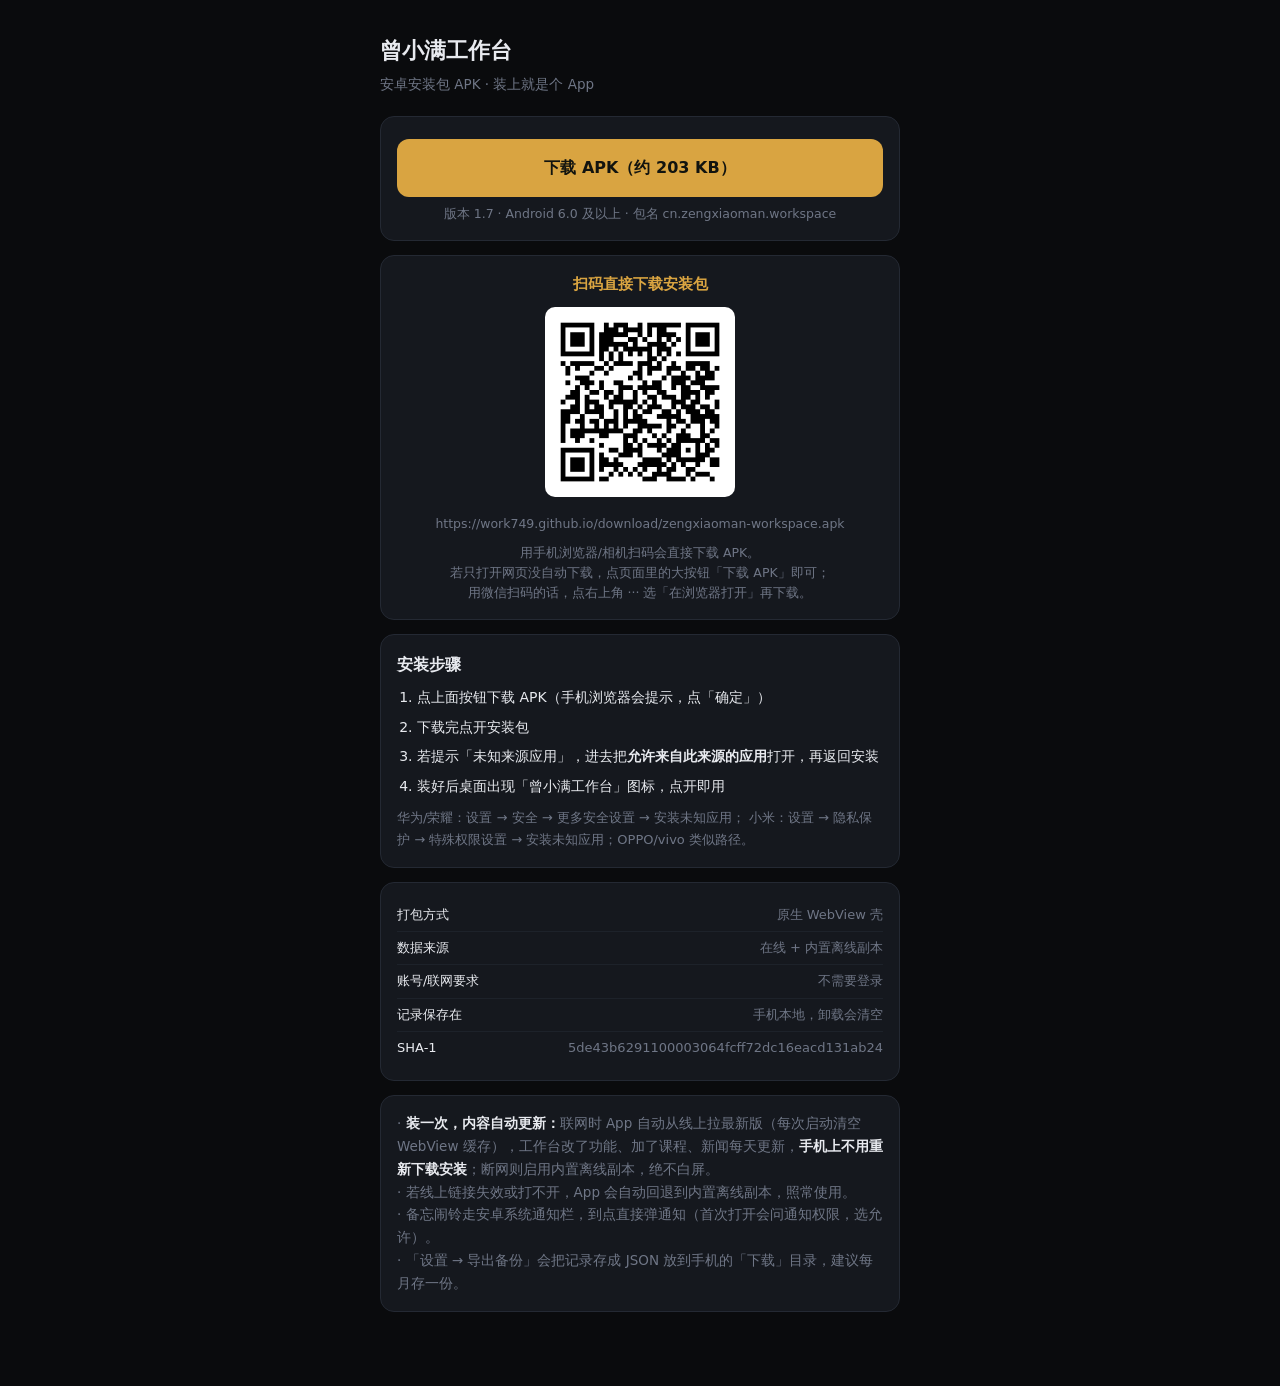
==== download/index.html @ 0f3d58bc "下载页同步：APK 203KB + 新 SHA-1 + 新二维码" ====
<!DOCTYPE html>
<html lang="zh-CN" data-page-node-id="FZHudWdxpNG8xS4ur5dEpx">
<head data-page-node-id="Bbhdw3DfifPLfb5vAsWpBW">
<meta charset="UTF-8" data-page-node-id="GoTeh2CFRmF05FGMzeOqqE">
<meta name="viewport" content="width=device-width, initial-scale=1" data-page-node-id="s1JIkwl5RlBEpSlUlVa4xC">
<title>曾小满工作台 · 安卓版下载</title>
<style>
  :root{ --bg:#0a0b0d; --card:#15181e; --line:#242933; --text:#e8eaef; --dim:#6f7686; --accent:#d9a441; }
  *{box-sizing:border-box}
  body{margin:0;background:var(--bg);color:var(--text);
    font-family:"PingFang SC","Microsoft YaHei",system-ui,sans-serif;line-height:1.7;padding:24px 16px 60px}
  .wrap{max-width:520px;margin:0 auto}
  h1{font-size:22px;margin:8px 0 4px}
  .sub{color:var(--dim);font-size:13.5px;margin-bottom:20px}
  .card{background:var(--card);border:1px solid var(--line);border-radius:14px;padding:16px;margin-bottom:14px}
  .btn{display:block;text-align:center;background:var(--accent);color:#12140f;font-weight:700;
    padding:15px;border-radius:12px;text-decoration:none;font-size:16px;margin:6px 0 4px}
  .btn:hover{filter:brightness(1.08)}
  .meta{font-size:12.5px;color:var(--dim);text-align:center;margin-top:6px}
  ol{padding-left:20px;margin:8px 0;font-size:14px}
  li{margin-bottom:6px}
  .kv{display:flex;justify-content:space-between;font-size:13px;padding:5px 0;border-bottom:1px solid var(--line-soft,#1d222a)}
  .kv:last-child{border-bottom:none}
  .kv span:last-child{color:var(--dim)}
  code{background:#0f1114;padding:1px 6px;border-radius:5px;font-size:12px}
</style>
</head>
<body data-page-node-id="OATYRWOLYTrra3SHEVDknW">
<div class="wrap" data-page-node-id="0J851I9boACKlAKKzmVmFA">
  <h1 data-page-node-id="2Dfq2oPtdVmJDG8JV2KJeJ">曾小满工作台</h1>
  <div class="sub" data-page-node-id="mCLJLOhb4qCccBeOM5FUo4">安卓安装包 APK · 装上就是个 App</div>

  <div class="card" data-page-node-id="fFjO3uCp242OxXDrTWq1zL">
    <a class="btn" href="zengxiaoman-workspace.apk" download data-page-node-id="PPRA48YAv7DD4CfbaNsl61">下载 APK（约 203 KB）</a>
    <div class="meta" data-page-node-id="ueHhpzkD6itz74hrBw6dUG">版本 1.7 · Android 6.0 及以上 · 包名 cn.zengxiaoman.workspace</div>
  </div>

  <div class="card" style="text-align:center" data-page-node-id="Sl7oc1pWmNMcUv9r0XCmJG">
    <div style="font-size:15px;font-weight:700;margin-bottom:10px;color:var(--accent)" data-page-node-id="lQxLDIY4FnxLjx4TbKugMV">扫码直接下载安装包</div>
    <img src="安卓下载二维码.png" alt="二维码" style="width:190px;height:190px;border-radius:10px;background:#fff;padding:6px" data-page-node-id="RVb4uaqqVIWUeaDDnXdxCA">
    <div class="meta" style="margin-top:8px;word-break:break-all" data-page-node-id="ZZ94AryhWycxLCMXKsKrLB">https://work749.github.io/download/zengxiaoman-workspace.apk</div>
    <div style="font-size:12.5px;color:var(--dim);margin-top:8px;line-height:1.6" data-page-node-id="Kt15Ggs2tHYB2GwgbgUt9C">用手机浏览器/相机扫码会直接下载 APK。<br data-page-node-id="OzfhTYUypoDH927HTZpnyH">若只打开网页没自动下载，点页面里的大按钮「下载 APK」即可；<br data-page-node-id="rVpIqd7tTiKAChinbZDNGT">用微信扫码的话，点右上角 ··· 选「在浏览器打开」再下载。</div>
  </div>

  <div class="card" data-page-node-id="x8r0iR0i9bpVqcvlD0CI5Y">
    <b data-page-node-id="6loBDbQhRrFNqDfDVGfhSk">安装步骤</b>
    <ol data-page-node-id="2BRZyDvdo0AV8GKAJRbi1l">
      <li data-page-node-id="Icfnnfr3liM0iGD99Y5OwI">点上面按钮下载 APK（手机浏览器会提示，点「确定」）</li>
      <li data-page-node-id="XY6gBAuXO1suuKtRNzg745">下载完点开安装包</li>
      <li data-page-node-id="Ylt7i9Zzr0Z5IMO7oy2vH1">若提示「未知来源应用」，进去把<b data-page-node-id="ZlwM1nkv4bx2C06ZBtmK0E">允许来自此来源的应用</b>打开，再返回安装</li>
      <li data-page-node-id="7HT4Un6SgXEmw1FautMHlA">装好后桌面出现「曾小满工作台」图标，点开即用</li>
    </ol>
    <div style="font-size:13px;color:var(--dim)" data-page-node-id="ODbjYAtRTcUcHLZGuPbCBm">华为/荣耀：设置 → 安全 → 更多安全设置 → 安装未知应用；
      小米：设置 → 隐私保护 → 特殊权限设置 → 安装未知应用；OPPO/vivo 类似路径。</div>
  </div>

  <div class="card" data-page-node-id="zpCokUuwDU4moFkPGZSy1s">
    <div class="kv" data-page-node-id="BtNNQJsn69yQq5DQWS5RPY"><span data-page-node-id="7U23DxG8FxASDOOOnZLArl">打包方式</span><span data-page-node-id="ihc1Mg9f6V2ekOyQrhODru">原生 WebView 壳</span></div>
    <div class="kv" data-page-node-id="hEf9npiMXH7dvmQaGRjxdf"><span data-page-node-id="RhxFtzSivpqrruKfK264Ie">数据来源</span><span data-page-node-id="3Pofc4SZ9VNUwpHNGLZVSj">在线 + 内置离线副本</span></div>
    <div class="kv" data-page-node-id="a8Kxic9GQogUU9GC4A5YFB"><span data-page-node-id="DPPK9Vyk488sCseBCZgFSM">账号/联网要求</span><span data-page-node-id="YdC01L2WubdI8mtPFx2ljT">不需要登录</span></div>
    <div class="kv" data-page-node-id="4RFPyZDTx5F5cg0IrkGpBW"><span data-page-node-id="PfhSa3NlT0dsIe3kguU1ly">记录保存在</span><span data-page-node-id="1mUE4oCdHDxj65vP4RSezg">手机本地，卸载会清空</span></div>
    <div class="kv" data-page-node-id="RR2I3fv4GO2ASgnVnBDI7w"><span data-page-node-id="Z6JlUA5Wff6wH2g8iwizqA">SHA-1</span><span data-page-node-id="uGtKSqhk31ovohCzgGT4cx">5de43b6291100003064fcff72dc16eacd131ab24</span></div>
  </div>

  <div class="card" style="font-size:13.5px;color:var(--dim)" data-page-node-id="p4cla2NQtEE3Th0mcB71R0">
    · <b style="color:var(--text)" data-page-node-id="e74m5qRwXQEJAWGzDwYTLi">装一次，内容自动更新：</b>联网时 App 自动从线上拉最新版（每次启动清空 WebView 缓存），工作台改了功能、加了课程、新闻每天更新，<b style="color:var(--text)" data-page-node-id="OCNtzeMMxQmGdtdK4GtfS2">手机上不用重新下载安装</b>；断网则启用内置离线副本，绝不白屏。<br data-page-node-id="e56bTPSgodYG5EnpNXn0OJ">
    · 若线上链接失效或打不开，App 会自动回退到内置离线副本，照常使用。<br data-page-node-id="ynrO7vnKlDpA9lI09PcfhK">
    · 备忘闹铃走安卓系统通知栏，到点直接弹通知（首次打开会问通知权限，选允许）。<br data-page-node-id="cXg2i6GEzN5JooRD05NDFS">
    · 「设置 → 导出备份」会把记录存成 JSON 放到手机的「下载」目录，建议每月存一份。
  </div>
</div>
</body>
</html>
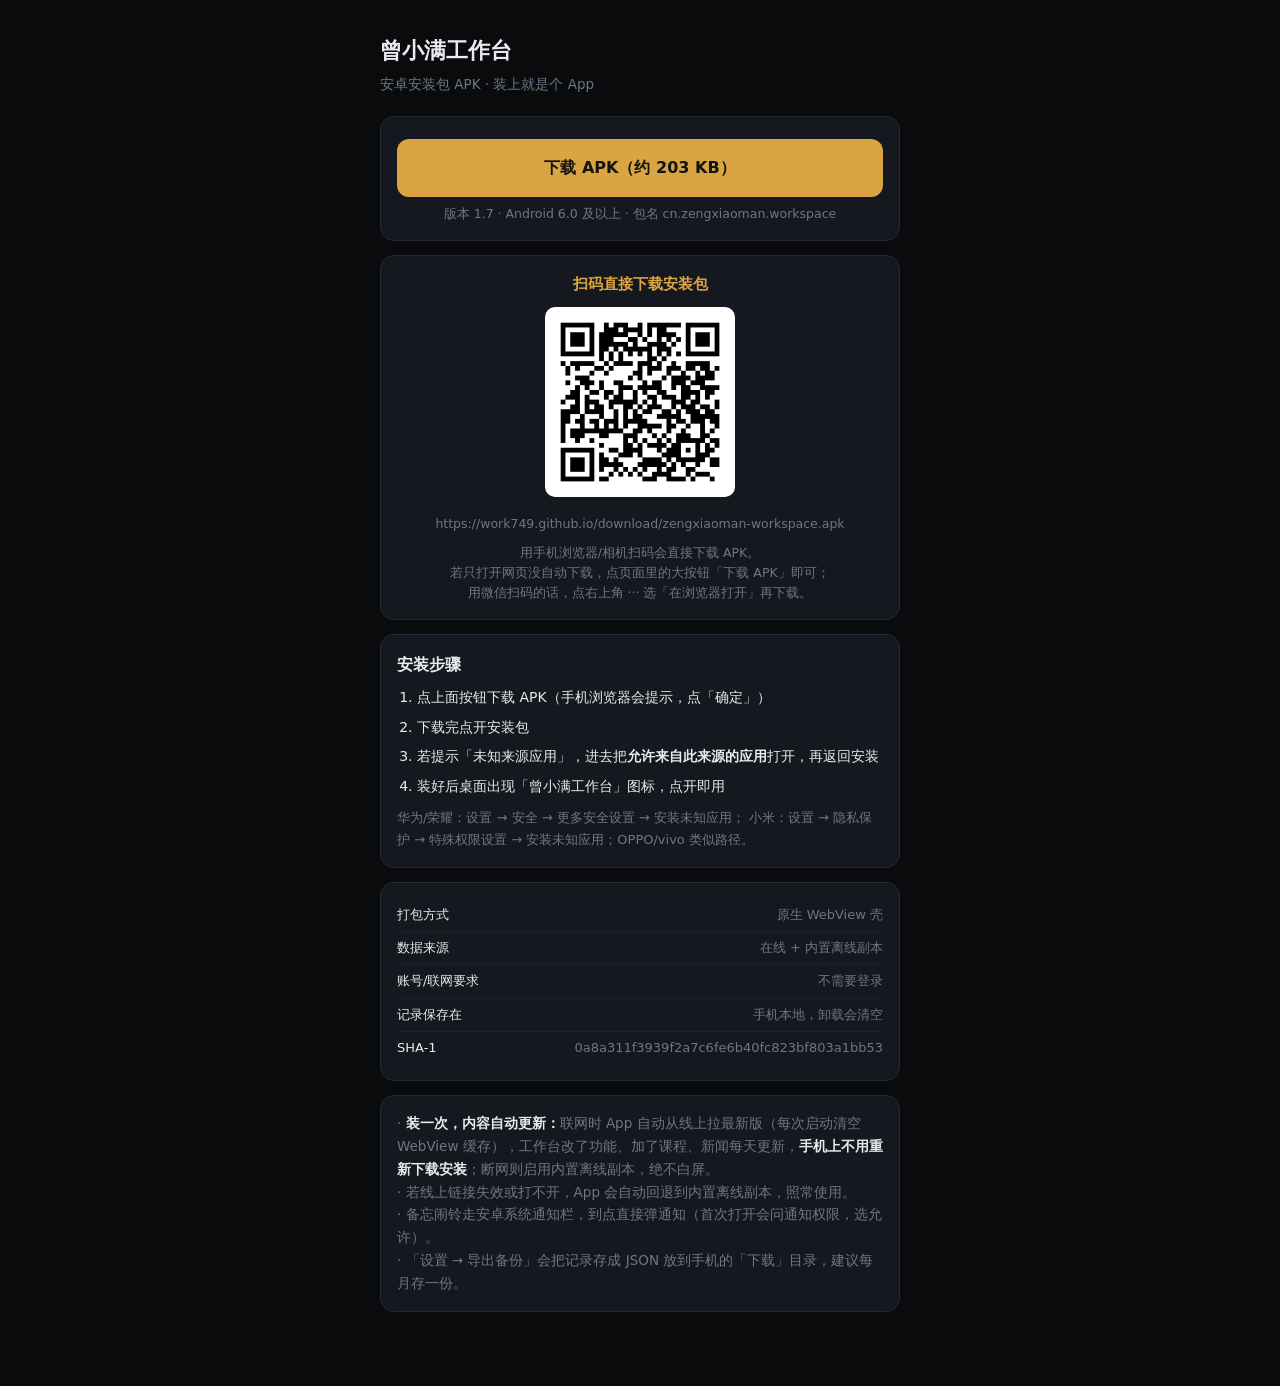
==== commit 211051ed: "下载页同步：Portal 版 APK（203KB）+ 新 SHA-1 + 新二维码" ====
--- a/download/index.html
+++ b/download/index.html
@@ -59,7 +59,7 @@
     <div class="kv" data-page-node-id="hEf9npiMXH7dvmQaGRjxdf"><span data-page-node-id="RhxFtzSivpqrruKfK264Ie">数据来源</span><span data-page-node-id="3Pofc4SZ9VNUwpHNGLZVSj">在线 + 内置离线副本</span></div>
     <div class="kv" data-page-node-id="a8Kxic9GQogUU9GC4A5YFB"><span data-page-node-id="DPPK9Vyk488sCseBCZgFSM">账号/联网要求</span><span data-page-node-id="YdC01L2WubdI8mtPFx2ljT">不需要登录</span></div>
     <div class="kv" data-page-node-id="4RFPyZDTx5F5cg0IrkGpBW"><span data-page-node-id="PfhSa3NlT0dsIe3kguU1ly">记录保存在</span><span data-page-node-id="1mUE4oCdHDxj65vP4RSezg">手机本地，卸载会清空</span></div>
-    <div class="kv" data-page-node-id="RR2I3fv4GO2ASgnVnBDI7w"><span data-page-node-id="Z6JlUA5Wff6wH2g8iwizqA">SHA-1</span><span data-page-node-id="uGtKSqhk31ovohCzgGT4cx">5de43b6291100003064fcff72dc16eacd131ab24</span></div>
+    <div class="kv" data-page-node-id="RR2I3fv4GO2ASgnVnBDI7w"><span data-page-node-id="Z6JlUA5Wff6wH2g8iwizqA">SHA-1</span><span data-page-node-id="uGtKSqhk31ovohCzgGT4cx">0a8a311f3939f2a7c6fe6b40fc823bf803a1bb53</span></div>
   </div>
 
   <div class="card" style="font-size:13.5px;color:var(--dim)" data-page-node-id="p4cla2NQtEE3Th0mcB71R0">
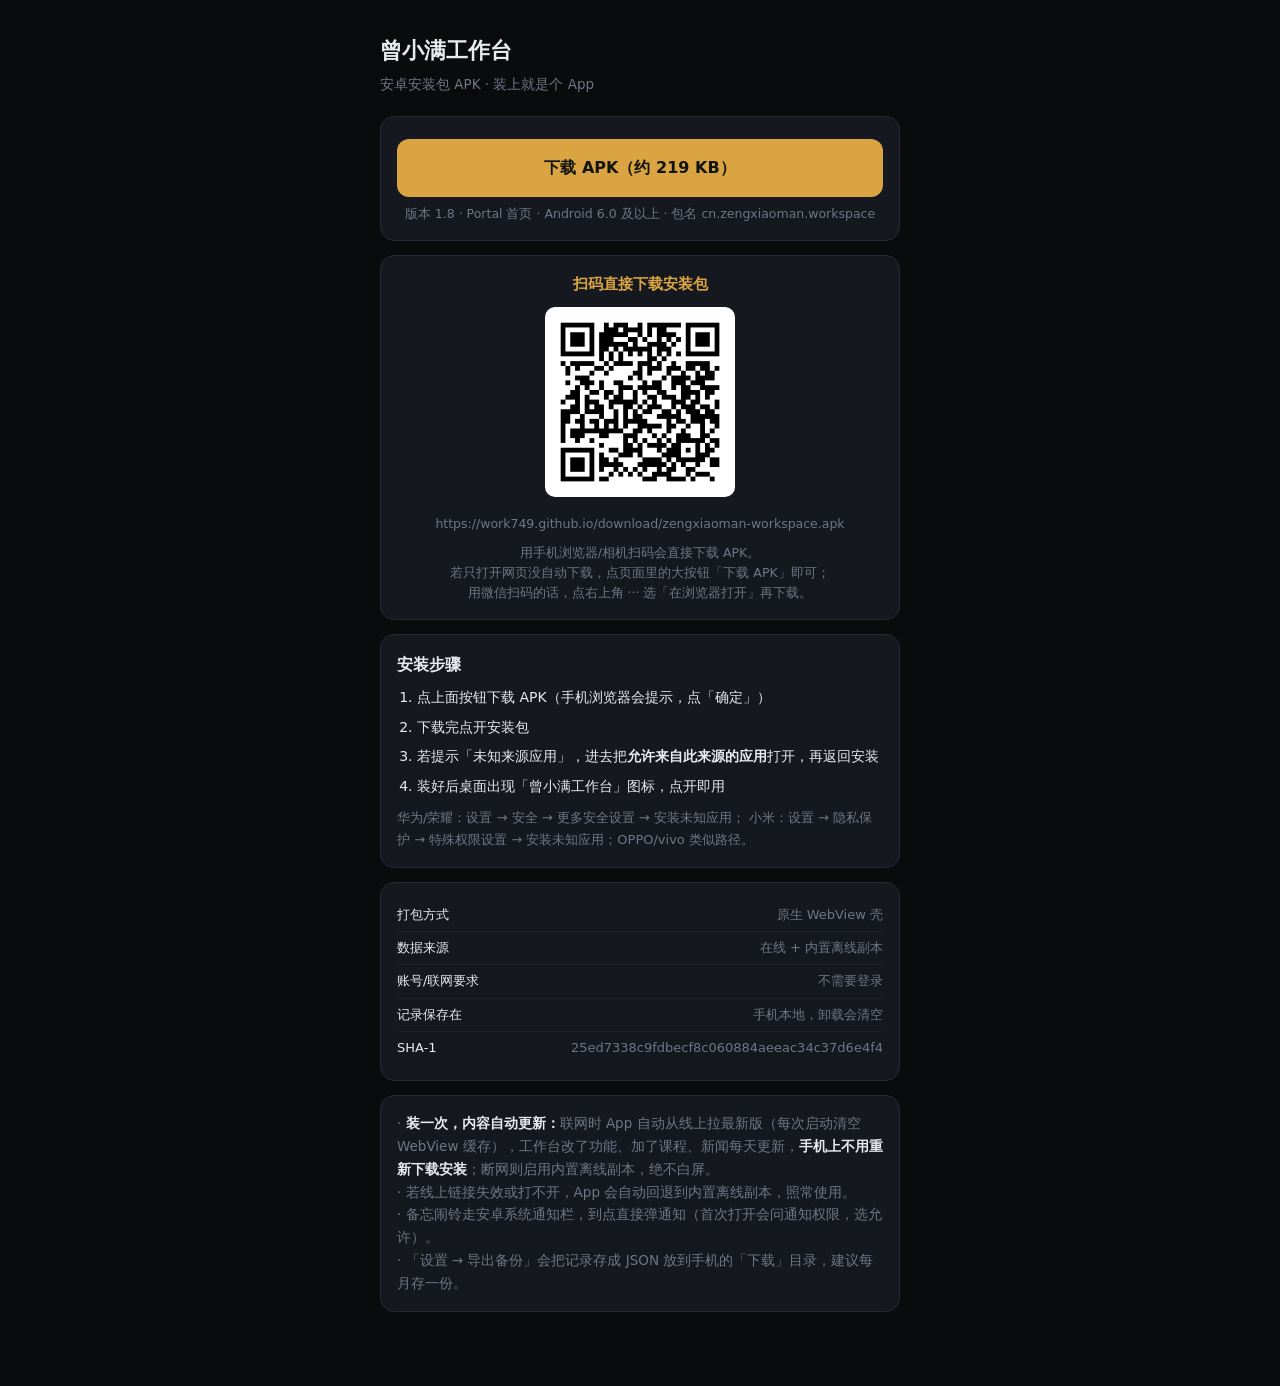
==== commit 3b8a4a8f: "下载页同步：APK 219KB v1.8 + 新 SHA-1 + 新二维码" ====
--- a/download/index.html
+++ b/download/index.html
@@ -31,8 +31,8 @@
   <div class="sub" data-page-node-id="mCLJLOhb4qCccBeOM5FUo4">安卓安装包 APK · 装上就是个 App</div>
 
   <div class="card" data-page-node-id="fFjO3uCp242OxXDrTWq1zL">
-    <a class="btn" href="zengxiaoman-workspace.apk" download data-page-node-id="PPRA48YAv7DD4CfbaNsl61">下载 APK（约 203 KB）</a>
-    <div class="meta" data-page-node-id="ueHhpzkD6itz74hrBw6dUG">版本 1.7 · Android 6.0 及以上 · 包名 cn.zengxiaoman.workspace</div>
+    <a class="btn" href="zengxiaoman-workspace.apk" download data-page-node-id="PPRA48YAv7DD4CfbaNsl61">下载 APK（约 219 KB）</a>
+    <div class="meta" data-page-node-id="ueHhpzkD6itz74hrBw6dUG">版本 1.8 · Portal 首页 · Android 6.0 及以上 · 包名 cn.zengxiaoman.workspace</div>
   </div>
 
   <div class="card" style="text-align:center" data-page-node-id="Sl7oc1pWmNMcUv9r0XCmJG">
@@ -59,7 +59,7 @@
     <div class="kv" data-page-node-id="hEf9npiMXH7dvmQaGRjxdf"><span data-page-node-id="RhxFtzSivpqrruKfK264Ie">数据来源</span><span data-page-node-id="3Pofc4SZ9VNUwpHNGLZVSj">在线 + 内置离线副本</span></div>
     <div class="kv" data-page-node-id="a8Kxic9GQogUU9GC4A5YFB"><span data-page-node-id="DPPK9Vyk488sCseBCZgFSM">账号/联网要求</span><span data-page-node-id="YdC01L2WubdI8mtPFx2ljT">不需要登录</span></div>
     <div class="kv" data-page-node-id="4RFPyZDTx5F5cg0IrkGpBW"><span data-page-node-id="PfhSa3NlT0dsIe3kguU1ly">记录保存在</span><span data-page-node-id="1mUE4oCdHDxj65vP4RSezg">手机本地，卸载会清空</span></div>
-    <div class="kv" data-page-node-id="RR2I3fv4GO2ASgnVnBDI7w"><span data-page-node-id="Z6JlUA5Wff6wH2g8iwizqA">SHA-1</span><span data-page-node-id="uGtKSqhk31ovohCzgGT4cx">0a8a311f3939f2a7c6fe6b40fc823bf803a1bb53</span></div>
+    <div class="kv" data-page-node-id="RR2I3fv4GO2ASgnVnBDI7w"><span data-page-node-id="Z6JlUA5Wff6wH2g8iwizqA">SHA-1</span><span data-page-node-id="uGtKSqhk31ovohCzgGT4cx">25ed7338c9fdbecf8c060884aeeac34c37d6e4f4</span></div>
   </div>
 
   <div class="card" style="font-size:13.5px;color:var(--dim)" data-page-node-id="p4cla2NQtEE3Th0mcB71R0">
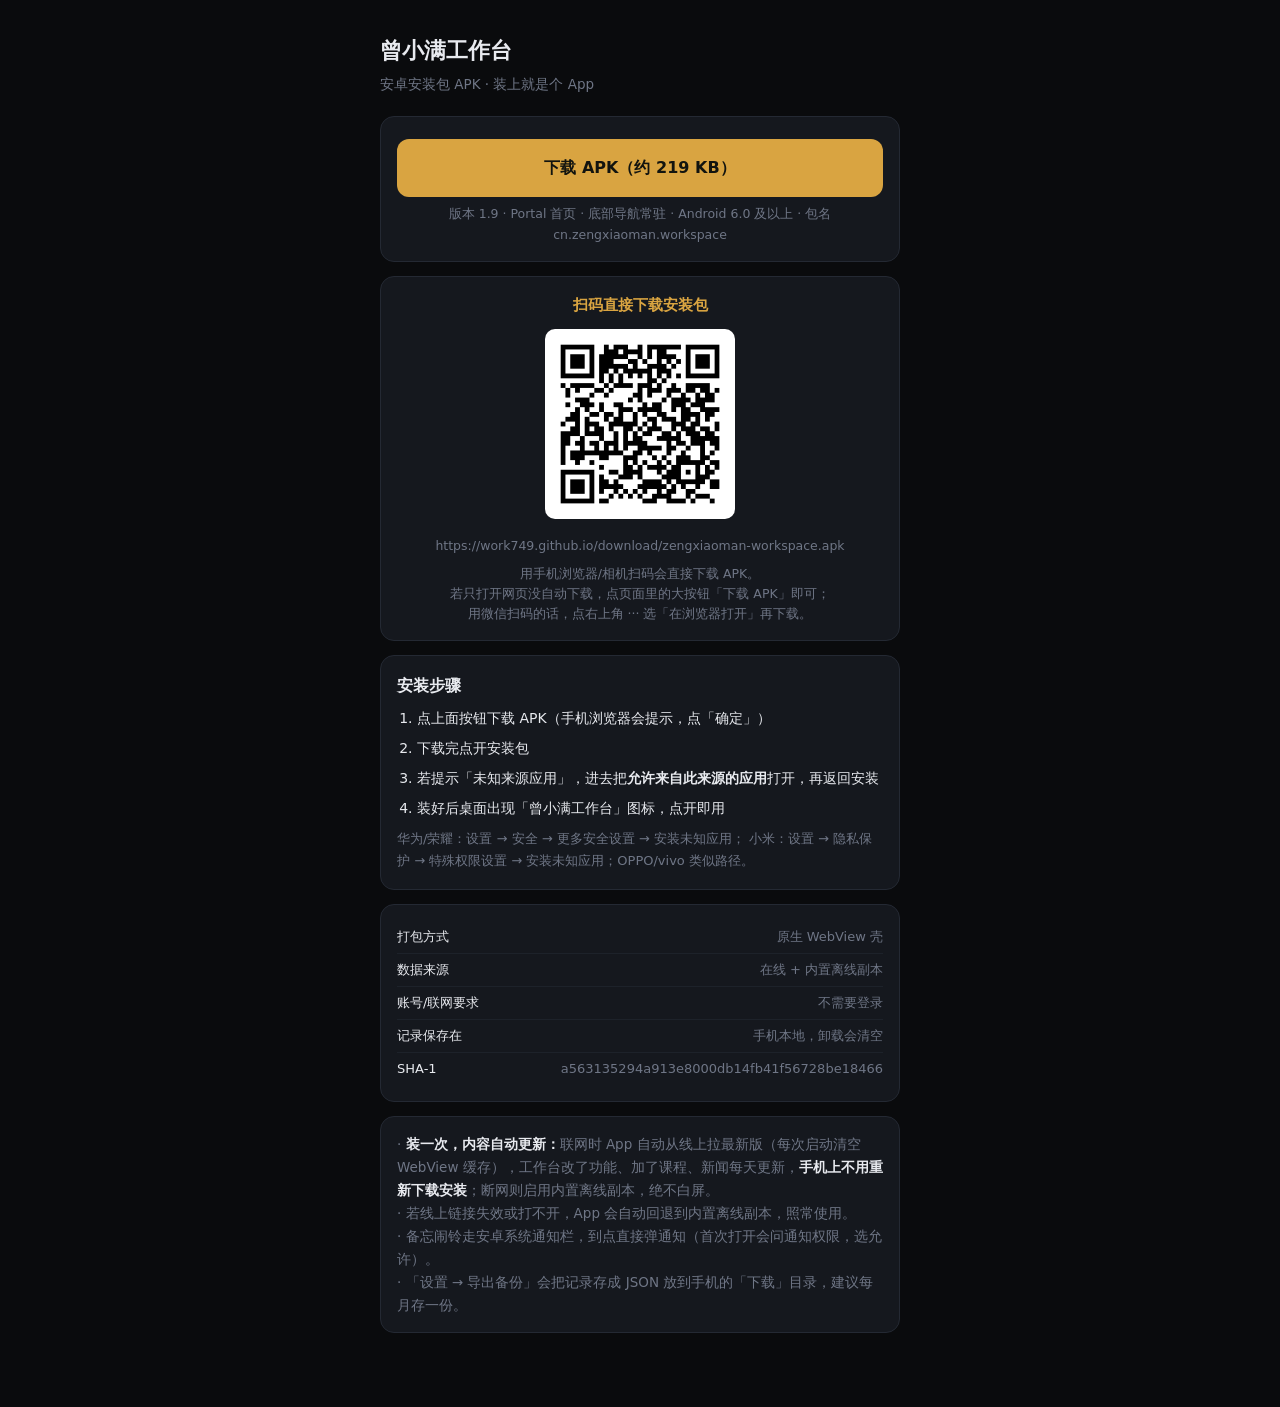
==== commit ff8599d3: "Portal 修复：底部导航桌面常驻 + 默认首页着陆 + SW v17 + APK 1.9" ====
--- a/download/index.html
+++ b/download/index.html
@@ -32,7 +32,7 @@
 
   <div class="card" data-page-node-id="fFjO3uCp242OxXDrTWq1zL">
     <a class="btn" href="zengxiaoman-workspace.apk" download data-page-node-id="PPRA48YAv7DD4CfbaNsl61">下载 APK（约 219 KB）</a>
-    <div class="meta" data-page-node-id="ueHhpzkD6itz74hrBw6dUG">版本 1.8 · Portal 首页 · Android 6.0 及以上 · 包名 cn.zengxiaoman.workspace</div>
+    <div class="meta" data-page-node-id="ueHhpzkD6itz74hrBw6dUG">版本 1.9 · Portal 首页 · 底部导航常驻 · Android 6.0 及以上 · 包名 cn.zengxiaoman.workspace</div>
   </div>
 
   <div class="card" style="text-align:center" data-page-node-id="Sl7oc1pWmNMcUv9r0XCmJG">
@@ -59,7 +59,7 @@
     <div class="kv" data-page-node-id="hEf9npiMXH7dvmQaGRjxdf"><span data-page-node-id="RhxFtzSivpqrruKfK264Ie">数据来源</span><span data-page-node-id="3Pofc4SZ9VNUwpHNGLZVSj">在线 + 内置离线副本</span></div>
     <div class="kv" data-page-node-id="a8Kxic9GQogUU9GC4A5YFB"><span data-page-node-id="DPPK9Vyk488sCseBCZgFSM">账号/联网要求</span><span data-page-node-id="YdC01L2WubdI8mtPFx2ljT">不需要登录</span></div>
     <div class="kv" data-page-node-id="4RFPyZDTx5F5cg0IrkGpBW"><span data-page-node-id="PfhSa3NlT0dsIe3kguU1ly">记录保存在</span><span data-page-node-id="1mUE4oCdHDxj65vP4RSezg">手机本地，卸载会清空</span></div>
-    <div class="kv" data-page-node-id="RR2I3fv4GO2ASgnVnBDI7w"><span data-page-node-id="Z6JlUA5Wff6wH2g8iwizqA">SHA-1</span><span data-page-node-id="uGtKSqhk31ovohCzgGT4cx">25ed7338c9fdbecf8c060884aeeac34c37d6e4f4</span></div>
+    <div class="kv" data-page-node-id="RR2I3fv4GO2ASgnVnBDI7w"><span data-page-node-id="Z6JlUA5Wff6wH2g8iwizqA">SHA-1</span><span data-page-node-id="uGtKSqhk31ovohCzgGT4cx">a563135294a913e8000db14fb41f56728be18466</span></div>
   </div>
 
   <div class="card" style="font-size:13.5px;color:var(--dim)" data-page-node-id="p4cla2NQtEE3Th0mcB71R0">
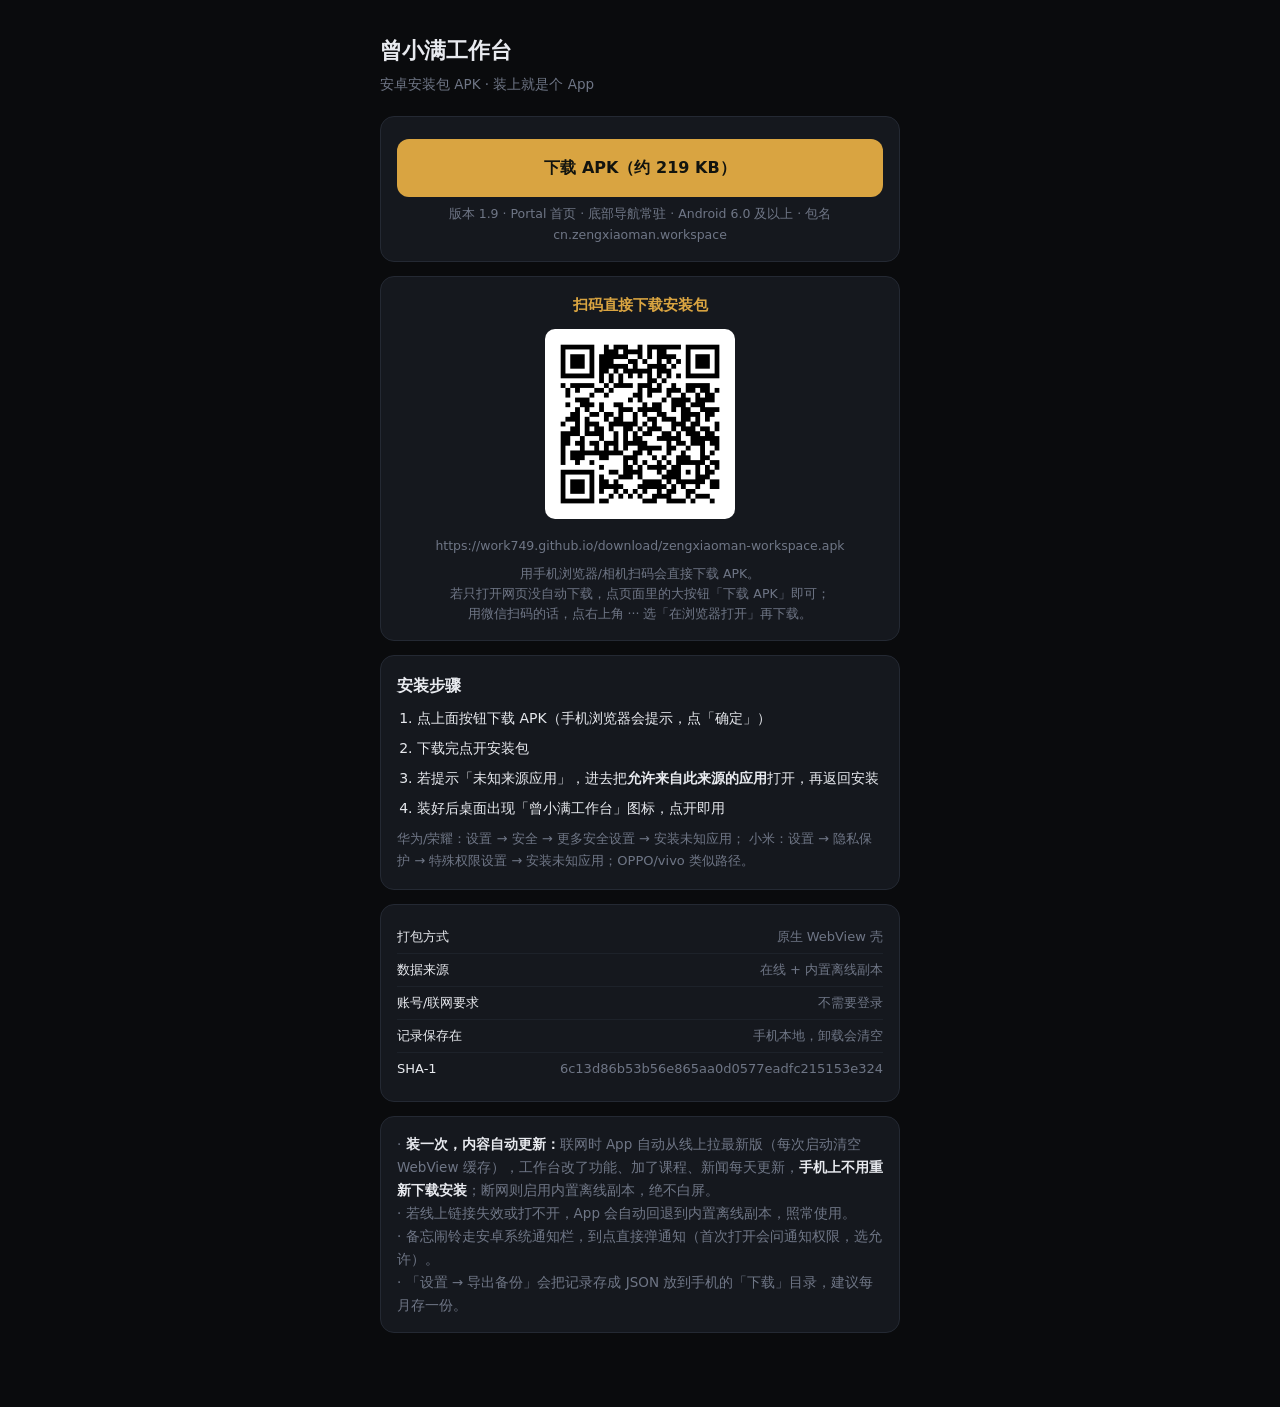
==== commit 261918fd: "废除 WorkBuddy 推送自动化；行业要闻改为打开即拉最新（每日7点 GitHub Actions 自动更新）" ====
--- a/download/index.html
+++ b/download/index.html
@@ -59,7 +59,7 @@
     <div class="kv" data-page-node-id="hEf9npiMXH7dvmQaGRjxdf"><span data-page-node-id="RhxFtzSivpqrruKfK264Ie">数据来源</span><span data-page-node-id="3Pofc4SZ9VNUwpHNGLZVSj">在线 + 内置离线副本</span></div>
     <div class="kv" data-page-node-id="a8Kxic9GQogUU9GC4A5YFB"><span data-page-node-id="DPPK9Vyk488sCseBCZgFSM">账号/联网要求</span><span data-page-node-id="YdC01L2WubdI8mtPFx2ljT">不需要登录</span></div>
     <div class="kv" data-page-node-id="4RFPyZDTx5F5cg0IrkGpBW"><span data-page-node-id="PfhSa3NlT0dsIe3kguU1ly">记录保存在</span><span data-page-node-id="1mUE4oCdHDxj65vP4RSezg">手机本地，卸载会清空</span></div>
-    <div class="kv" data-page-node-id="RR2I3fv4GO2ASgnVnBDI7w"><span data-page-node-id="Z6JlUA5Wff6wH2g8iwizqA">SHA-1</span><span data-page-node-id="uGtKSqhk31ovohCzgGT4cx">a563135294a913e8000db14fb41f56728be18466</span></div>
+    <div class="kv" data-page-node-id="RR2I3fv4GO2ASgnVnBDI7w"><span data-page-node-id="Z6JlUA5Wff6wH2g8iwizqA">SHA-1</span><span data-page-node-id="uGtKSqhk31ovohCzgGT4cx">6c13d86b53b56e865aa0d0577eadfc215153e324</span></div>
   </div>
 
   <div class="card" style="font-size:13.5px;color:var(--dim)" data-page-node-id="p4cla2NQtEE3Th0mcB71R0">
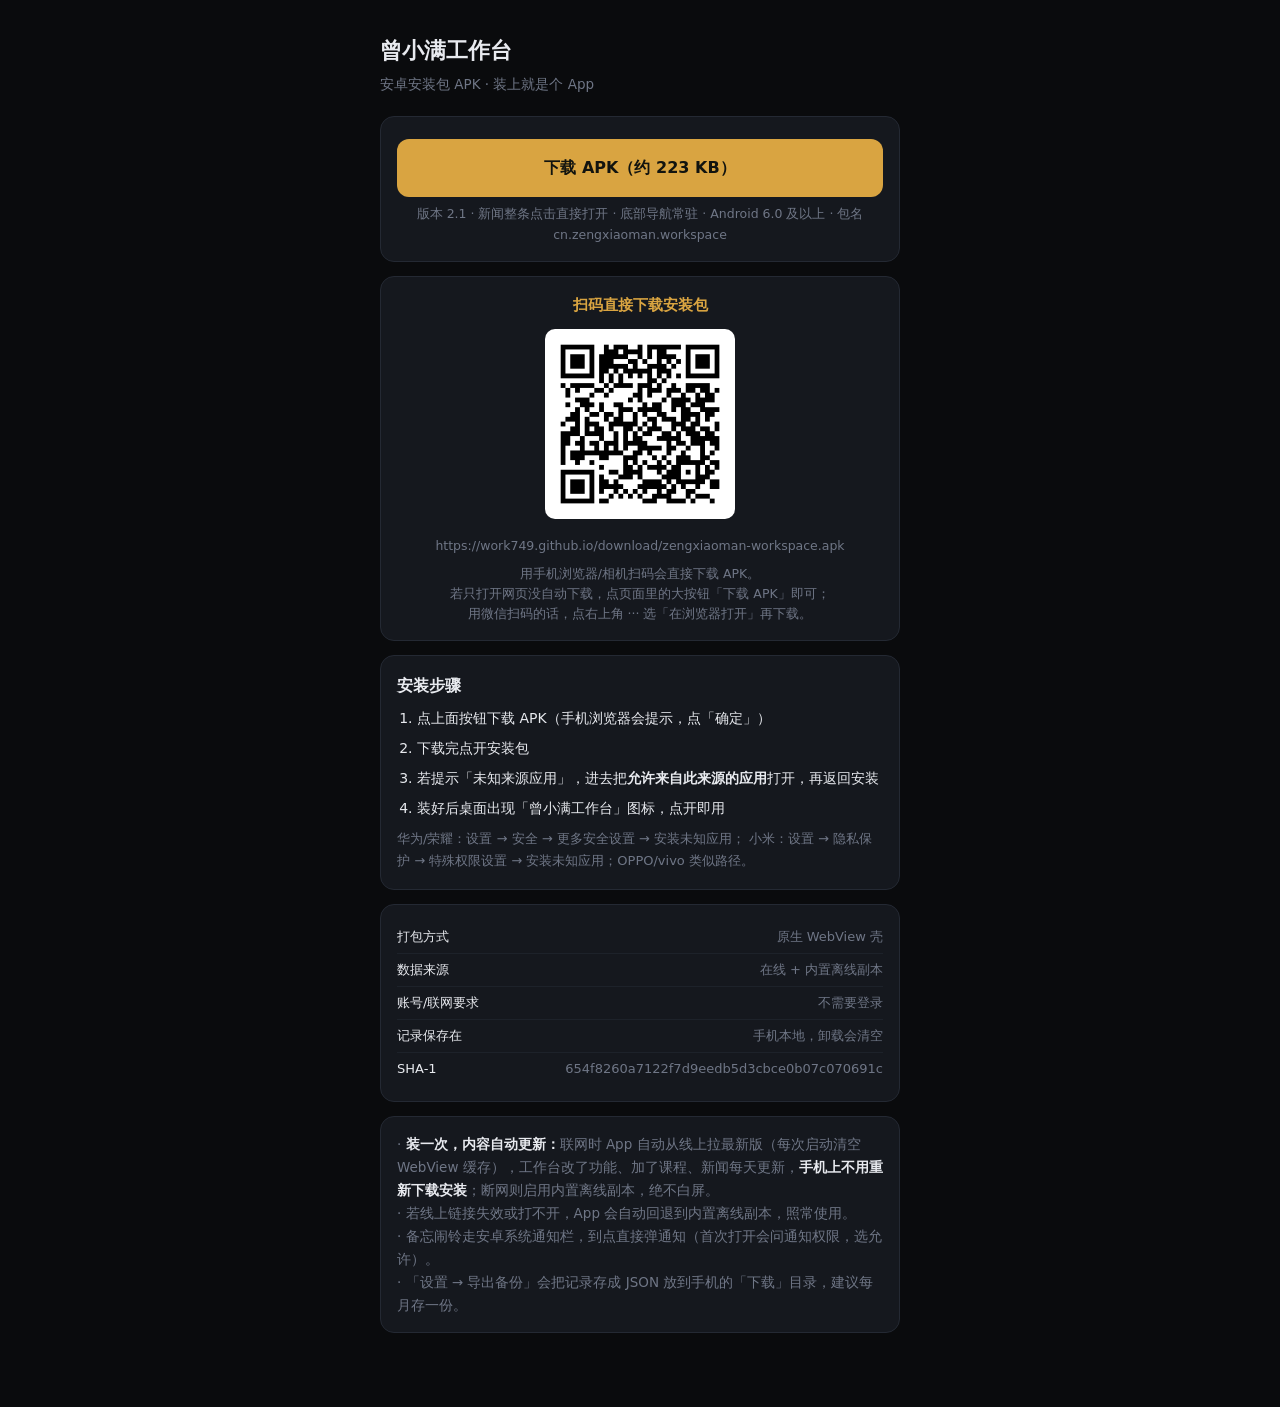
==== commit 877113d7: "行业要闻改为整条点击直接打开；SW 升 v19；APK v2.1" ====
--- a/download/index.html
+++ b/download/index.html
@@ -31,8 +31,8 @@
   <div class="sub" data-page-node-id="mCLJLOhb4qCccBeOM5FUo4">安卓安装包 APK · 装上就是个 App</div>
 
   <div class="card" data-page-node-id="fFjO3uCp242OxXDrTWq1zL">
-    <a class="btn" href="zengxiaoman-workspace.apk" download data-page-node-id="PPRA48YAv7DD4CfbaNsl61">下载 APK（约 219 KB）</a>
-    <div class="meta" data-page-node-id="ueHhpzkD6itz74hrBw6dUG">版本 1.9 · Portal 首页 · 底部导航常驻 · Android 6.0 及以上 · 包名 cn.zengxiaoman.workspace</div>
+    <a class="btn" href="zengxiaoman-workspace.apk" download data-page-node-id="PPRA48YAv7DD4CfbaNsl61">下载 APK（约 223 KB）</a>
+    <div class="meta" data-page-node-id="ueHhpzkD6itz74hrBw6dUG">版本 2.1 · 新闻整条点击直接打开 · 底部导航常驻 · Android 6.0 及以上 · 包名 cn.zengxiaoman.workspace</div>
   </div>
 
   <div class="card" style="text-align:center" data-page-node-id="Sl7oc1pWmNMcUv9r0XCmJG">
@@ -59,7 +59,7 @@
     <div class="kv" data-page-node-id="hEf9npiMXH7dvmQaGRjxdf"><span data-page-node-id="RhxFtzSivpqrruKfK264Ie">数据来源</span><span data-page-node-id="3Pofc4SZ9VNUwpHNGLZVSj">在线 + 内置离线副本</span></div>
     <div class="kv" data-page-node-id="a8Kxic9GQogUU9GC4A5YFB"><span data-page-node-id="DPPK9Vyk488sCseBCZgFSM">账号/联网要求</span><span data-page-node-id="YdC01L2WubdI8mtPFx2ljT">不需要登录</span></div>
     <div class="kv" data-page-node-id="4RFPyZDTx5F5cg0IrkGpBW"><span data-page-node-id="PfhSa3NlT0dsIe3kguU1ly">记录保存在</span><span data-page-node-id="1mUE4oCdHDxj65vP4RSezg">手机本地，卸载会清空</span></div>
-    <div class="kv" data-page-node-id="RR2I3fv4GO2ASgnVnBDI7w"><span data-page-node-id="Z6JlUA5Wff6wH2g8iwizqA">SHA-1</span><span data-page-node-id="uGtKSqhk31ovohCzgGT4cx">6c13d86b53b56e865aa0d0577eadfc215153e324</span></div>
+    <div class="kv" data-page-node-id="RR2I3fv4GO2ASgnVnBDI7w"><span data-page-node-id="Z6JlUA5Wff6wH2g8iwizqA">SHA-1</span><span data-page-node-id="uGtKSqhk31ovohCzgGT4cx">654f8260a7122f7d9eedb5d3cbce0b07c070691c</span></div>
   </div>
 
   <div class="card" style="font-size:13.5px;color:var(--dim)" data-page-node-id="p4cla2NQtEE3Th0mcB71R0">
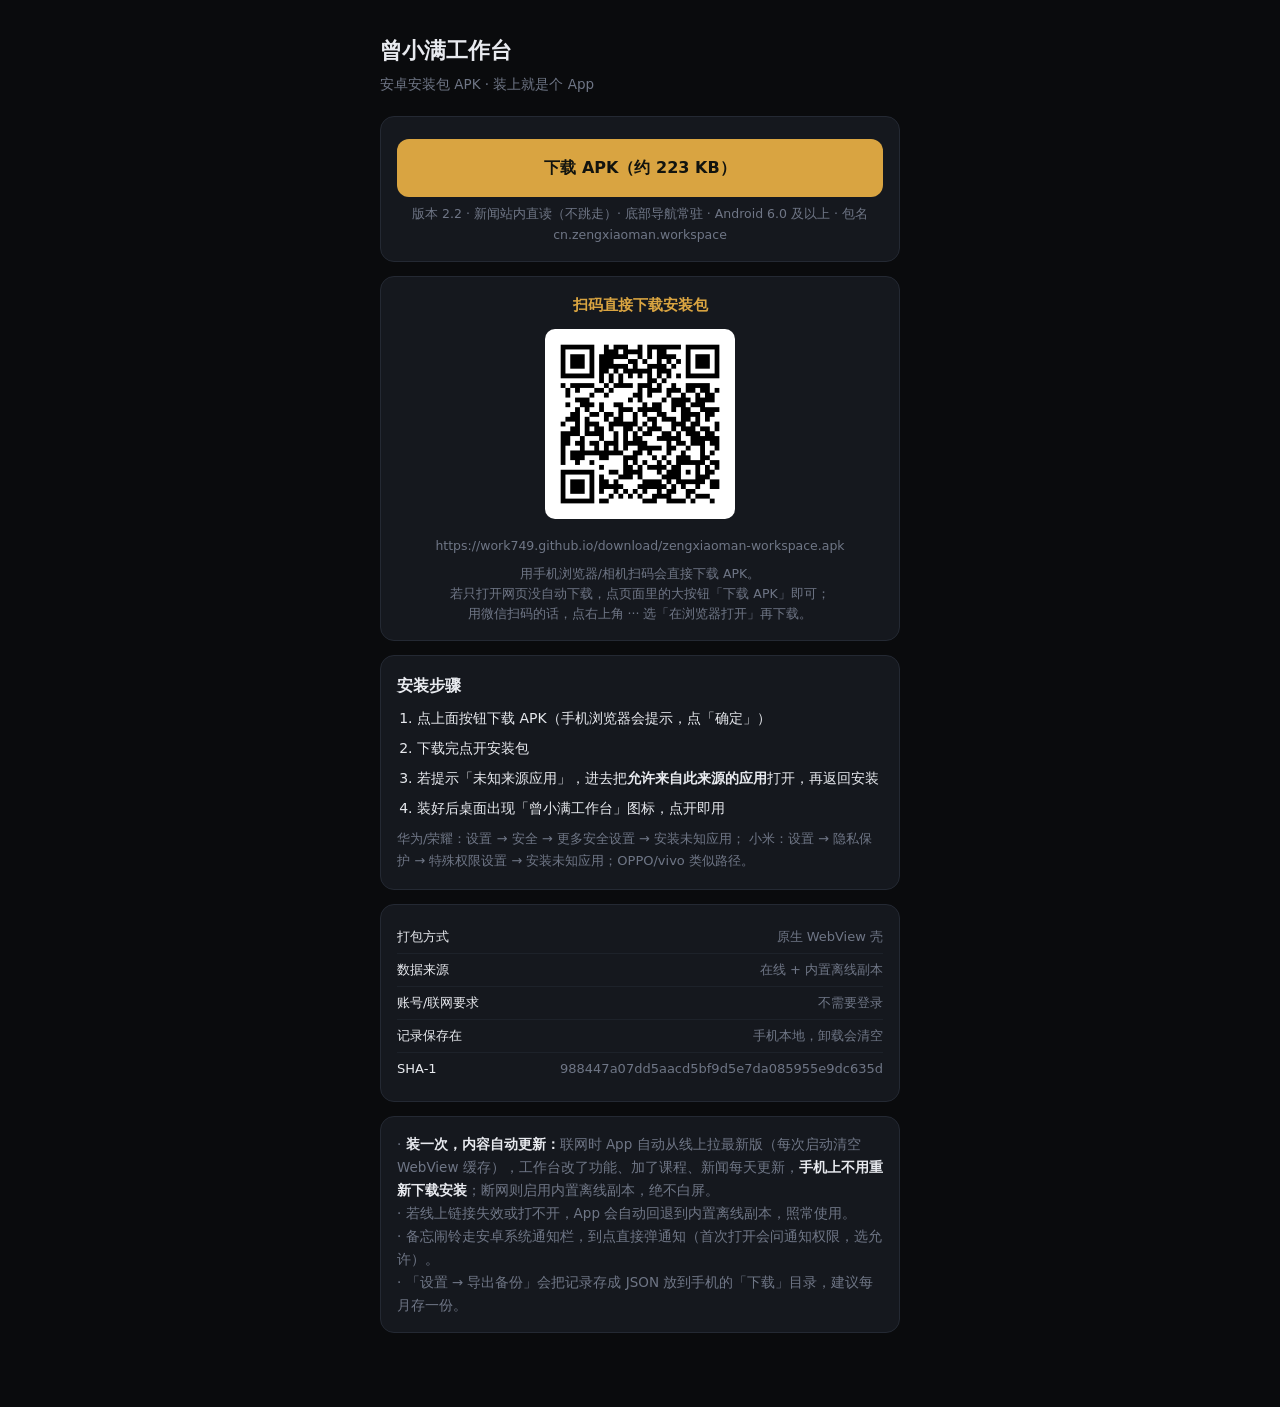
==== commit ad189dfc: "行业要闻改为站内直读面板（点开不跳走、主页面不变）；SW 升 v20；APK v2.2" ====
--- a/download/index.html
+++ b/download/index.html
@@ -32,7 +32,7 @@
 
   <div class="card" data-page-node-id="fFjO3uCp242OxXDrTWq1zL">
     <a class="btn" href="zengxiaoman-workspace.apk" download data-page-node-id="PPRA48YAv7DD4CfbaNsl61">下载 APK（约 223 KB）</a>
-    <div class="meta" data-page-node-id="ueHhpzkD6itz74hrBw6dUG">版本 2.1 · 新闻整条点击直接打开 · 底部导航常驻 · Android 6.0 及以上 · 包名 cn.zengxiaoman.workspace</div>
+    <div class="meta" data-page-node-id="ueHhpzkD6itz74hrBw6dUG">版本 2.2 · 新闻站内直读（不跳走）· 底部导航常驻 · Android 6.0 及以上 · 包名 cn.zengxiaoman.workspace</div>
   </div>
 
   <div class="card" style="text-align:center" data-page-node-id="Sl7oc1pWmNMcUv9r0XCmJG">
@@ -59,7 +59,7 @@
     <div class="kv" data-page-node-id="hEf9npiMXH7dvmQaGRjxdf"><span data-page-node-id="RhxFtzSivpqrruKfK264Ie">数据来源</span><span data-page-node-id="3Pofc4SZ9VNUwpHNGLZVSj">在线 + 内置离线副本</span></div>
     <div class="kv" data-page-node-id="a8Kxic9GQogUU9GC4A5YFB"><span data-page-node-id="DPPK9Vyk488sCseBCZgFSM">账号/联网要求</span><span data-page-node-id="YdC01L2WubdI8mtPFx2ljT">不需要登录</span></div>
     <div class="kv" data-page-node-id="4RFPyZDTx5F5cg0IrkGpBW"><span data-page-node-id="PfhSa3NlT0dsIe3kguU1ly">记录保存在</span><span data-page-node-id="1mUE4oCdHDxj65vP4RSezg">手机本地，卸载会清空</span></div>
-    <div class="kv" data-page-node-id="RR2I3fv4GO2ASgnVnBDI7w"><span data-page-node-id="Z6JlUA5Wff6wH2g8iwizqA">SHA-1</span><span data-page-node-id="uGtKSqhk31ovohCzgGT4cx">654f8260a7122f7d9eedb5d3cbce0b07c070691c</span></div>
+    <div class="kv" data-page-node-id="RR2I3fv4GO2ASgnVnBDI7w"><span data-page-node-id="Z6JlUA5Wff6wH2g8iwizqA">SHA-1</span><span data-page-node-id="uGtKSqhk31ovohCzgGT4cx">988447a07dd5aacd5bf9d5e7da085955e9dc635d</span></div>
   </div>
 
   <div class="card" style="font-size:13.5px;color:var(--dim)" data-page-node-id="p4cla2NQtEE3Th0mcB71R0">
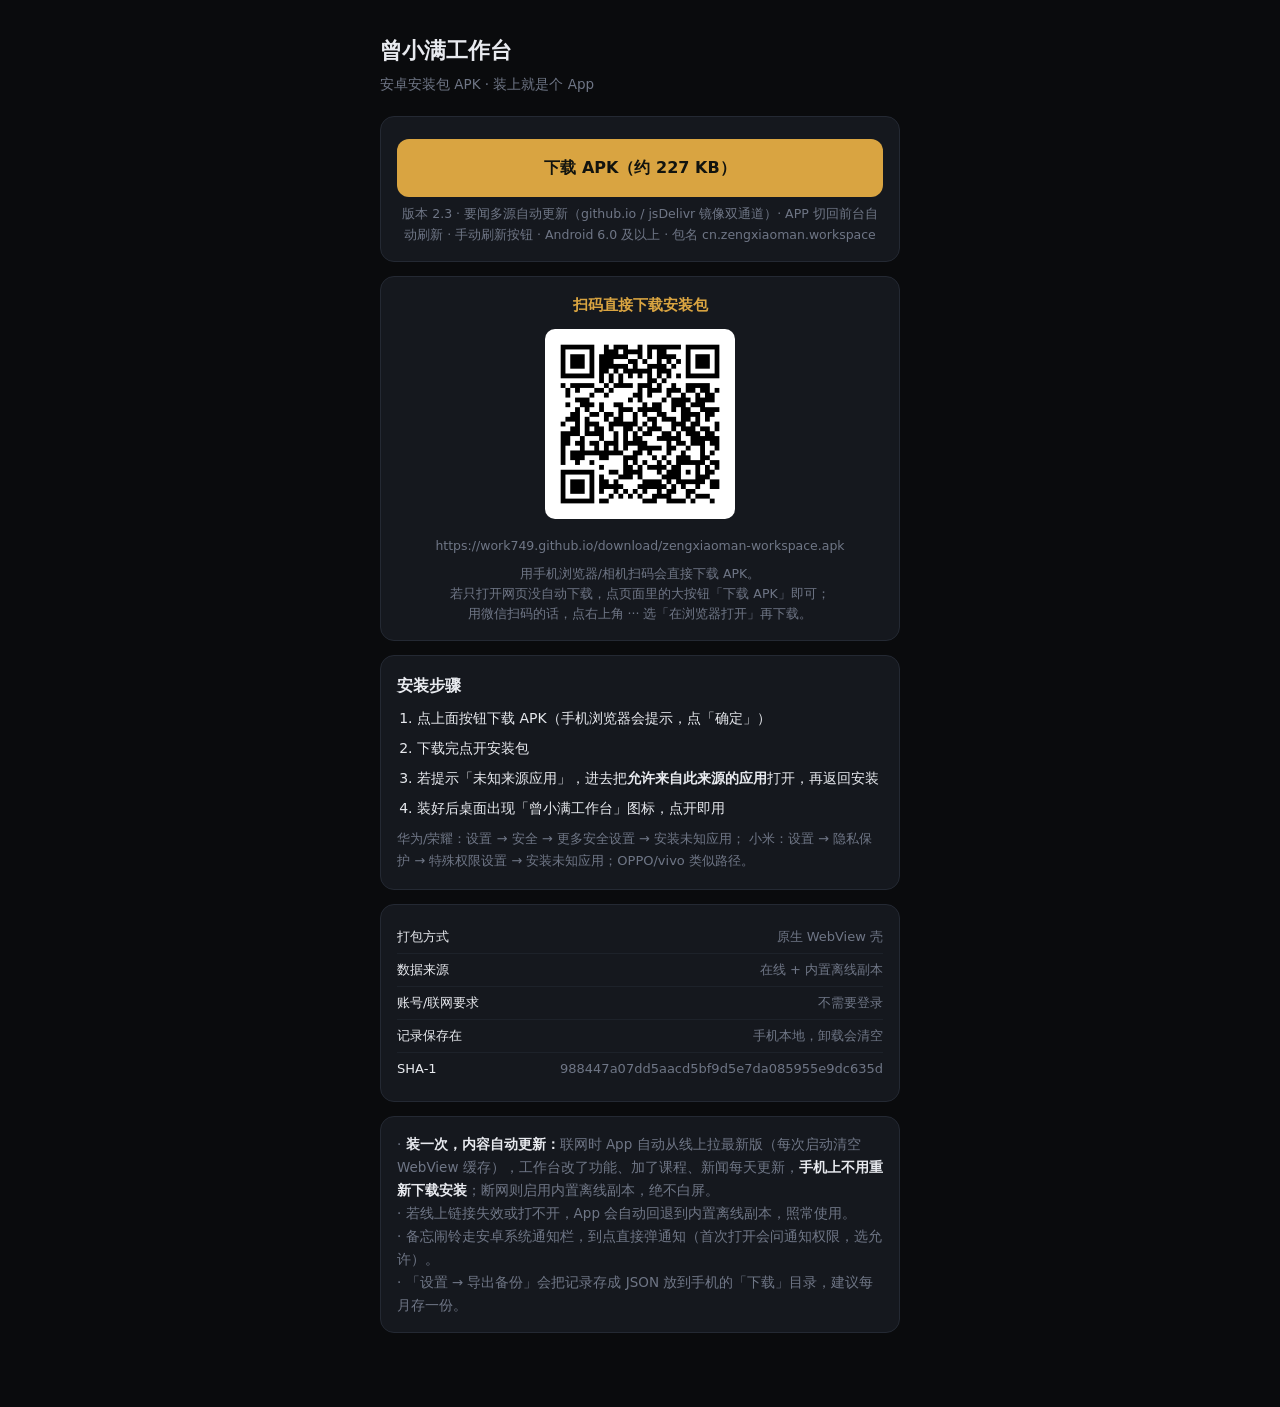
==== commit 2fc94e5e: "要闻系统升级：智谱web_search主力源+新浪兜底+质量门禁(修连续一周抓不到真闻)；网页/APP要闻多源自动刷新(github.io→jsDelivr镜像)；切回前台自动刷新+手动刷新按钮；SW" ====
--- a/download/index.html
+++ b/download/index.html
@@ -31,8 +31,8 @@
   <div class="sub" data-page-node-id="mCLJLOhb4qCccBeOM5FUo4">安卓安装包 APK · 装上就是个 App</div>
 
   <div class="card" data-page-node-id="fFjO3uCp242OxXDrTWq1zL">
-    <a class="btn" href="zengxiaoman-workspace.apk" download data-page-node-id="PPRA48YAv7DD4CfbaNsl61">下载 APK（约 223 KB）</a>
-    <div class="meta" data-page-node-id="ueHhpzkD6itz74hrBw6dUG">版本 2.2 · 新闻站内直读（不跳走）· 底部导航常驻 · Android 6.0 及以上 · 包名 cn.zengxiaoman.workspace</div>
+    <a class="btn" href="zengxiaoman-workspace.apk" download data-page-node-id="PPRA48YAv7DD4CfbaNsl61">下载 APK（约 227 KB）</a>
+    <div class="meta" data-page-node-id="ueHhpzkD6itz74hrBw6dUG">版本 2.3 · 要闻多源自动更新（github.io / jsDelivr 镜像双通道）· APP 切回前台自动刷新 · 手动刷新按钮 · Android 6.0 及以上 · 包名 cn.zengxiaoman.workspace</div>
   </div>
 
   <div class="card" style="text-align:center" data-page-node-id="Sl7oc1pWmNMcUv9r0XCmJG">
